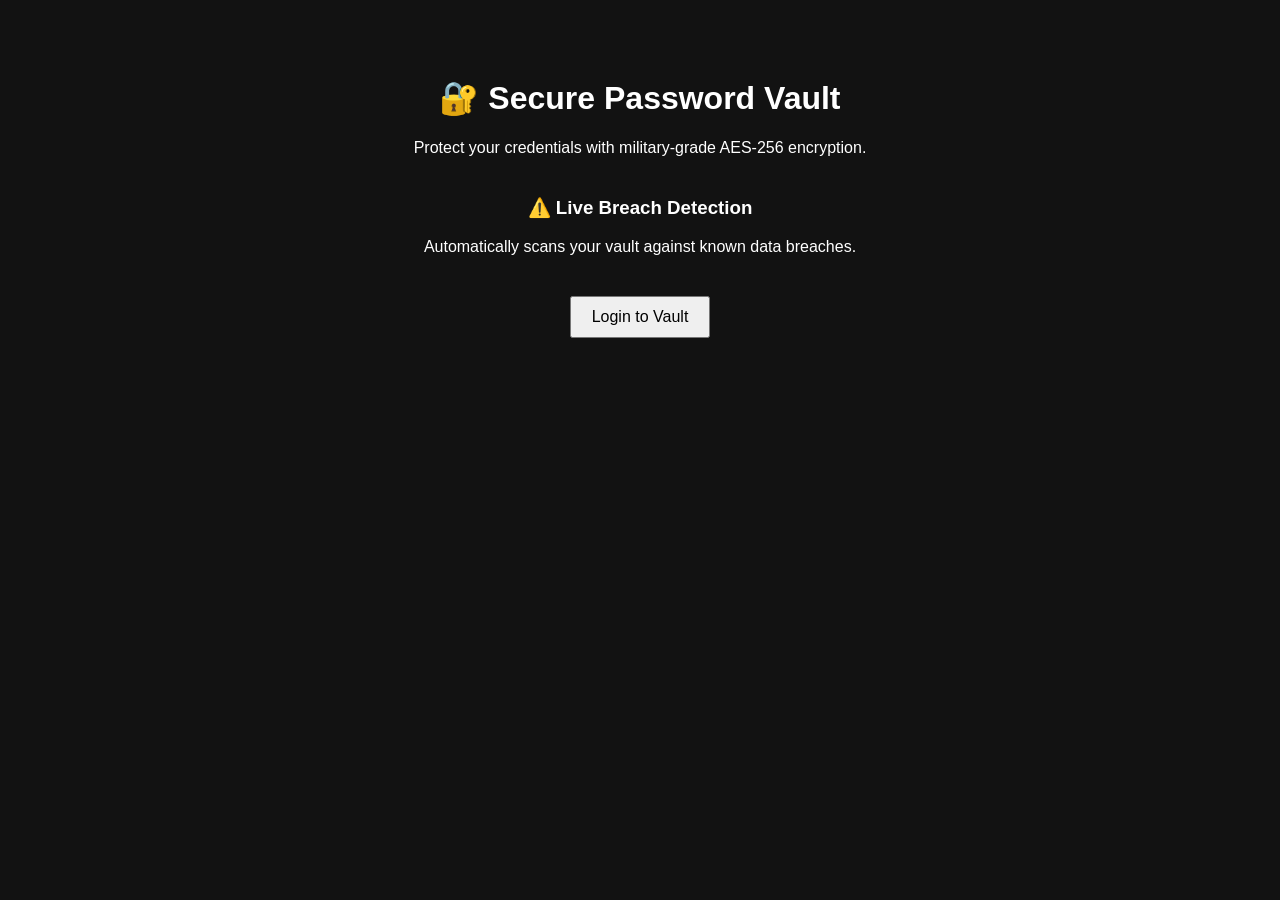
==== src/main/resources/static/index.html @ 68cc4b41 "Complete frontend UI with login and interactive vault dashboard" ====
<!DOCTYPE html>
<html lang="en">
<head>
    <meta charset="UTF-8">
    <meta name="viewport" content="width=device-width, initial-scale=1.0">
    <title>Secure Password Vault</title>
</head>
<body style="background-color: #121212; color: #ffffff; font-family: sans-serif; text-align: center; padding-top: 50px;">

<div class="container">
    <h1>🔐 Secure Password Vault</h1>
    <p>Protect your credentials with military-grade AES-256 encryption.</p>

    <div style="margin-top: 40px;">
        <h3>⚠️ Live Breach Detection</h3>
        <p>Automatically scans your vault against known data breaches.</p>
    </div>

    <div style="margin-top: 40px;">
        <button onclick="window.location.href='login.html'" style="padding: 10px 20px; font-size: 16px; cursor: pointer;">Login to Vault</button>
    </div>
</div>

<script src="js/api.js"></script>
</body>
</html>
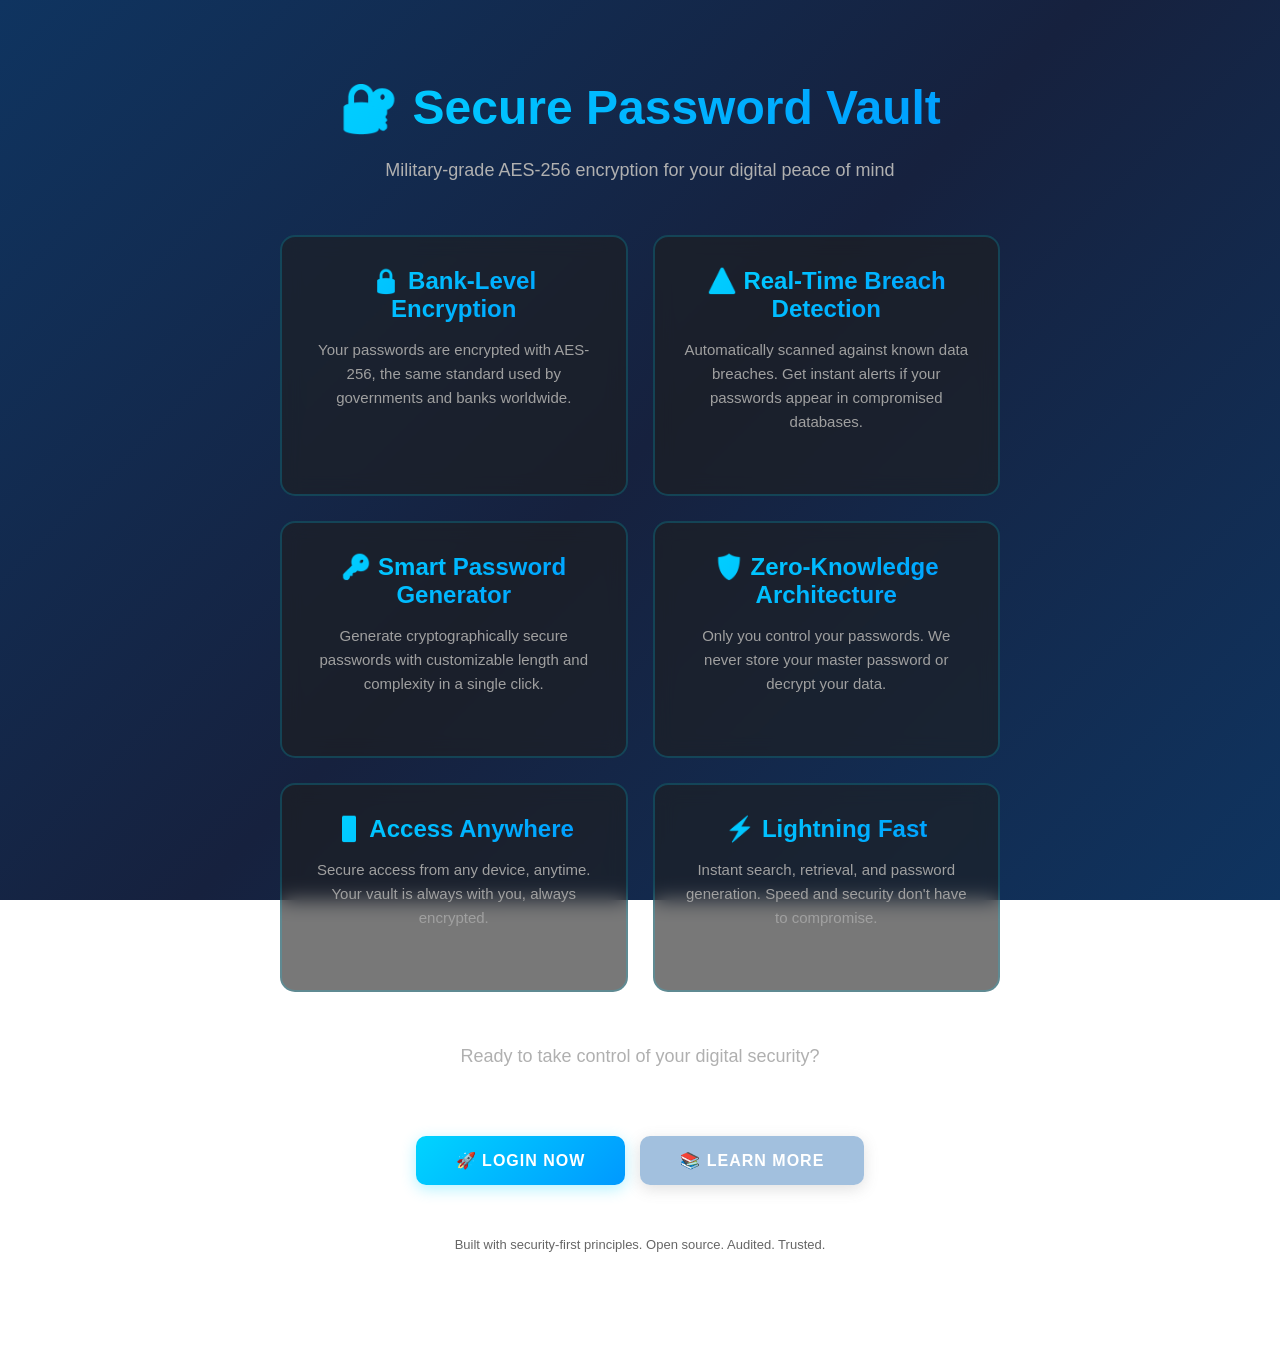
==== commit d52f639e: "Day 19: Implemented Edit Password functionality and loading states" ====
--- a/src/main/resources/static/index.html
+++ b/src/main/resources/static/index.html
@@ -3,22 +3,60 @@
 <head>
     <meta charset="UTF-8">
     <meta name="viewport" content="width=device-width, initial-scale=1.0">
-    <title>Secure Password Vault</title>
+    <title>🔐 Secure Password Vault - Military-Grade Encryption</title>
+    <link rel="stylesheet" href="css/style.css">
 </head>
-<body style="background-color: #121212; color: #ffffff; font-family: sans-serif; text-align: center; padding-top: 50px;">
+<body>
+<div class="landing-container">
+    <h1>🔐 Secure Password Vault</h1>
+    <p>Military-grade AES-256 encryption for your digital peace of mind</p>
 
-<div class="container">
-    <h1>🔐 Secure Password Vault</h1>
-    <p>Protect your credentials with military-grade AES-256 encryption.</p>
+    <div class="features">
+        <div class="feature-card">
+            <h3>🔒 Bank-Level Encryption</h3>
+            <p>Your passwords are encrypted with AES-256, the same standard used by governments and banks worldwide.</p>
+        </div>
 
-    <div style="margin-top: 40px;">
-        <h3>⚠️ Live Breach Detection</h3>
-        <p>Automatically scans your vault against known data breaches.</p>
+        <div class="feature-card">
+            <h3>⚠️ Real-Time Breach Detection</h3>
+            <p>Automatically scanned against known data breaches. Get instant alerts if your passwords appear in compromised databases.</p>
+        </div>
+
+        <div class="feature-card">
+            <h3>🔑 Smart Password Generator</h3>
+            <p>Generate cryptographically secure passwords with customizable length and complexity in a single click.</p>
+        </div>
+
+        <div class="feature-card">
+            <h3>🛡️ Zero-Knowledge Architecture</h3>
+            <p>Only you control your passwords. We never store your master password or decrypt your data.</p>
+        </div>
+
+        <div class="feature-card">
+            <h3>📱 Access Anywhere</h3>
+            <p>Secure access from any device, anytime. Your vault is always with you, always encrypted.</p>
+        </div>
+
+        <div class="feature-card">
+            <h3>⚡ Lightning Fast</h3>
+            <p>Instant search, retrieval, and password generation. Speed and security don't have to compromise.</p>
+        </div>
     </div>
 
-    <div style="margin-top: 40px;">
-        <button onclick="window.location.href='login.html'" style="padding: 10px 20px; font-size: 16px; cursor: pointer;">Login to Vault</button>
+    <p style="margin-top: 50px; font-size: 18px; color: #b0b0b0;">Ready to take control of your digital security?</p>
+
+    <div class="cta-buttons">
+        <button onclick="window.location.href='login.html'" style="background: linear-gradient(135deg, #00d4ff, #0099ff);">
+            🚀 Login Now
+        </button>
+        <button onclick="window.location.href='login.html'" class="secondary" style="background: rgba(100, 150, 200, 0.6); color: white;">
+            📚 Learn More
+        </button>
     </div>
+
+    <p style="margin-top: 50px; color: #666; font-size: 13px;">
+        Built with security-first principles. Open source. Audited. Trusted.
+    </p>
 </div>
 
 <script src="js/api.js"></script>
--- a/src/main/resources/static/css/style.css
+++ b/src/main/resources/static/css/style.css
@@ -0,0 +1,625 @@
+/* ============================================
+   SECURE PASSWORD VAULT - MODERN UI DESIGN
+   ============================================ */
+
+* {
+    margin: 0;
+    padding: 0;
+    box-sizing: border-box;
+}
+
+body {
+    font-family: 'Segoe UI', 'Roboto', 'Oxygen', 'Ubuntu', sans-serif;
+    background: linear-gradient(135deg, #0f3460 0%, #16213e 50%, #0f3460 100%);
+    color: #e0e0e0;
+    min-height: 100vh;
+    background-attachment: fixed;
+    overflow-x: hidden;
+}
+
+/* ============ GENERAL STYLES ============ */
+
+.container {
+    background: rgba(30, 30, 30, 0.95);
+    backdrop-filter: blur(10px);
+    border: 1px solid rgba(255, 255, 255, 0.1);
+    padding: 50px 40px;
+    border-radius: 20px;
+    box-shadow: 0 8px 32px rgba(0, 0, 0, 0.3);
+    text-align: center;
+    max-width: 450px;
+    margin: 50px auto;
+    animation: slideUp 0.6s ease-out;
+}
+
+@keyframes slideUp {
+    from {
+        opacity: 0;
+        transform: translateY(30px);
+    }
+    to {
+        opacity: 1;
+        transform: translateY(0);
+    }
+}
+
+h1, h2, h3 {
+    background: linear-gradient(135deg, #00d4ff, #0099ff);
+    -webkit-background-clip: text;
+    -webkit-text-fill-color: transparent;
+    background-clip: text;
+    margin-bottom: 15px;
+    font-weight: 600;
+}
+
+h1 { font-size: 32px; }
+h2 { font-size: 28px; }
+h3 { font-size: 18px; }
+
+p {
+    color: #a0a0a0;
+    line-height: 1.6;
+    margin-bottom: 20px;
+}
+
+/* ============ INPUT FIELDS ============ */
+
+input {
+    width: 100%;
+    padding: 14px 16px;
+    margin: 12px 0;
+    background: rgba(45, 45, 45, 0.8);
+    border: 2px solid rgba(0, 212, 255, 0.2);
+    color: #e0e0e0;
+    border-radius: 10px;
+    font-size: 15px;
+    transition: all 0.3s ease;
+    box-sizing: border-box;
+}
+
+input:focus {
+    outline: none;
+    background: rgba(45, 45, 45, 1);
+    border-color: #00d4ff;
+    box-shadow: 0 0 15px rgba(0, 212, 255, 0.3);
+}
+
+input::placeholder {
+    color: #666;
+}
+
+/* ============ BUTTONS ============ */
+
+button {
+    width: 100%;
+    padding: 14px 20px;
+    margin-top: 15px;
+    background: linear-gradient(135deg, #00d4ff, #0099ff);
+    color: white;
+    border: none;
+    border-radius: 10px;
+    font-size: 16px;
+    font-weight: 600;
+    cursor: pointer;
+    transition: all 0.3s ease;
+    box-shadow: 0 4px 15px rgba(0, 212, 255, 0.3);
+    text-transform: uppercase;
+    letter-spacing: 1px;
+}
+
+button:hover {
+    transform: translateY(-3px);
+    box-shadow: 0 6px 20px rgba(0, 212, 255, 0.5);
+    background: linear-gradient(135deg, #00e5ff, #00bbff);
+}
+
+button:active {
+    transform: translateY(-1px);
+}
+
+button.secondary {
+    background: rgba(100, 100, 100, 0.6);
+    box-shadow: 0 4px 15px rgba(100, 100, 100, 0.2);
+}
+
+button.secondary:hover {
+    background: rgba(120, 120, 120, 0.8);
+    box-shadow: 0 6px 20px rgba(100, 100, 100, 0.3);
+}
+
+button.danger {
+    background: linear-gradient(135deg, #ff5252, #ff1744);
+    box-shadow: 0 4px 15px rgba(255, 82, 82, 0.3);
+}
+
+button.danger:hover {
+    box-shadow: 0 6px 20px rgba(255, 82, 82, 0.5);
+}
+
+button.warning {
+    background: linear-gradient(135deg, #ff9800, #ff6f00);
+    box-shadow: 0 4px 15px rgba(255, 152, 0, 0.3);
+}
+
+button.warning:hover {
+    box-shadow: 0 6px 20px rgba(255, 152, 0, 0.5);
+}
+
+button.success {
+    background: linear-gradient(135deg, #4CAF50, #45a049);
+    box-shadow: 0 4px 15px rgba(76, 175, 80, 0.3);
+}
+
+button.success:hover {
+    box-shadow: 0 6px 20px rgba(76, 175, 80, 0.5);
+}
+
+button.small {
+    width: auto;
+    padding: 10px 20px;
+    margin: 0;
+    font-size: 14px;
+}
+
+/* ============ ERROR MESSAGES ============ */
+
+.error-msg {
+    color: #ff5252;
+    background: rgba(255, 82, 82, 0.1);
+    border-left: 4px solid #ff5252;
+    padding: 12px 15px;
+    border-radius: 8px;
+    margin-bottom: 20px;
+    display: none;
+    font-size: 14px;
+    animation: shake 0.5s ease;
+}
+
+.error-msg.show {
+    display: block;
+}
+
+@keyframes shake {
+    0%, 100% { transform: translateX(0); }
+    25% { transform: translateX(-5px); }
+    75% { transform: translateX(5px); }
+}
+
+/* ============ TOAST NOTIFICATIONS ============ */
+
+#toast {
+    visibility: hidden;
+    min-width: 300px;
+    background: rgba(50, 50, 50, 0.95);
+    backdrop-filter: blur(10px);
+    color: #fff;
+    text-align: center;
+    border-radius: 10px;
+    padding: 16px 20px;
+    position: fixed;
+    z-index: 1000;
+    left: 50%;
+    bottom: 30px;
+    transform: translateX(-50%);
+    font-size: 15px;
+    font-weight: 500;
+    box-shadow: 0 8px 25px rgba(0, 0, 0, 0.4);
+    border-left: 5px solid #666;
+    transition: all 0.4s ease;
+    opacity: 0;
+}
+
+#toast.show {
+    visibility: visible;
+    opacity: 1;
+    bottom: 50px;
+    animation: slideInToast 0.4s ease-out;
+}
+
+@keyframes slideInToast {
+    from {
+        opacity: 0;
+        transform: translateX(-50%) translateY(20px);
+    }
+    to {
+        opacity: 1;
+        transform: translateX(-50%) translateY(0);
+    }
+}
+
+#toast.success {
+    background: rgba(76, 175, 80, 0.95);
+    border-left-color: #4CAF50;
+}
+
+#toast.error {
+    background: rgba(255, 82, 82, 0.95);
+    border-left-color: #ff5252;
+}
+
+#toast.warning {
+    background: rgba(255, 152, 0, 0.95);
+    border-left-color: #ff9800;
+}
+
+/* ============ DASHBOARD STYLES ============ */
+
+.dashboard {
+    max-width: 900px !important;
+    margin: 30px auto !important;
+    padding: 30px !important;
+}
+
+.header-actions {
+    display: flex;
+    justify-content: space-between;
+    align-items: center;
+    margin-bottom: 30px;
+    padding-bottom: 20px;
+    border-bottom: 2px solid rgba(0, 212, 255, 0.2);
+}
+
+.header-actions h2 {
+    margin: 0;
+    font-size: 32px;
+}
+
+.header-actions button {
+    width: auto;
+    padding: 10px 25px;
+    margin: 0;
+}
+
+.action-row {
+    display: flex;
+    gap: 10px;
+    margin-bottom: 25px;
+    flex-wrap: wrap;
+}
+
+.action-row input {
+    flex-grow: 1;
+    margin: 0;
+    min-width: 200px;
+}
+
+.action-row button {
+    margin: 0;
+    width: auto;
+    padding: 14px 25px;
+}
+
+/* ============ ADD PASSWORD FORM ============ */
+
+.add-password-form {
+    background: linear-gradient(135deg, rgba(0, 212, 255, 0.05), rgba(0, 153, 255, 0.05));
+    border: 2px solid rgba(0, 212, 255, 0.2);
+    padding: 25px;
+    border-radius: 15px;
+    margin-bottom: 30px;
+    backdrop-filter: blur(5px);
+    animation: fadeIn 0.6s ease-out;
+}
+
+@keyframes fadeIn {
+    from { opacity: 0; }
+    to { opacity: 1; }
+}
+
+.add-password-form h3 {
+    margin-top: 0;
+    margin-bottom: 20px;
+    color: #4CAF50;
+}
+
+.password-input-group {
+    display: flex;
+    gap: 10px;
+    margin-bottom: 15px;
+}
+
+.password-input-group input {
+    flex-grow: 1;
+}
+
+.password-input-group button {
+    width: auto;
+    padding: 14px 20px;
+    margin: 0;
+    background: linear-gradient(135deg, #2196F3, #1976D2);
+    box-shadow: 0 4px 15px rgba(33, 150, 243, 0.3);
+}
+
+.password-input-group button:hover {
+    box-shadow: 0 6px 20px rgba(33, 150, 243, 0.5);
+}
+
+/* ============ PASSWORD CARDS ============ */
+
+.password-card {
+    background: linear-gradient(135deg, rgba(45, 45, 45, 0.8), rgba(35, 35, 35, 0.8));
+    border: 1px solid rgba(0, 212, 255, 0.2);
+    padding: 20px;
+    margin-bottom: 15px;
+    border-radius: 12px;
+    text-align: left;
+    transition: all 0.3s ease;
+    backdrop-filter: blur(5px);
+    animation: cardEnter 0.4s ease-out;
+}
+
+@keyframes cardEnter {
+    from {
+        opacity: 0;
+        transform: translateY(10px);
+    }
+    to {
+        opacity: 1;
+        transform: translateY(0);
+    }
+}
+
+.password-card:hover {
+    border-color: rgba(0, 212, 255, 0.5);
+    box-shadow: 0 6px 20px rgba(0, 212, 255, 0.15);
+    transform: translateY(-3px);
+}
+
+.password-card.breached {
+    border-color: #ff5252;
+    background: linear-gradient(135deg, rgba(255, 82, 82, 0.1), rgba(255, 24, 24, 0.1));
+}
+
+.password-card-header {
+    display: flex;
+    justify-content: space-between;
+    align-items: flex-start;
+    margin-bottom: 15px;
+}
+
+.password-card-header h4 {
+    margin: 0 0 5px 0;
+    color: #00d4ff;
+    background: none;
+    -webkit-text-fill-color: #00d4ff;
+    font-size: 18px;
+}
+
+.password-card-details p {
+    margin: 8px 0;
+    color: #a0a0a0;
+    font-size: 14px;
+    display: flex;
+    align-items: center;
+}
+
+.password-card-details p strong {
+    color: #e0e0e0;
+    margin-right: 8px;
+    min-width: 80px;
+}
+
+.breach-warning {
+    color: #ff5252;
+    background: rgba(255, 82, 82, 0.15);
+    padding: 8px 12px;
+    border-radius: 6px;
+    font-weight: 600;
+    display: inline-block;
+    margin-top: 10px;
+    font-size: 12px;
+    animation: pulse 2s infinite;
+}
+
+@keyframes pulse {
+    0%, 100% { opacity: 1; }
+    50% { opacity: 0.7; }
+}
+
+.password-card-actions {
+    display: flex;
+    gap: 10px;
+    margin-top: 15px;
+}
+
+.password-card-actions button {
+    flex: 1;
+    padding: 10px 15px;
+    margin: 0;
+    font-size: 14px;
+}
+
+.toggle-password-btn {
+    background: none;
+    border: none;
+    color: #2196F3;
+    cursor: pointer;
+    padding: 0;
+    margin: 0 5px;
+    font-size: 16px;
+    transition: all 0.2s ease;
+}
+
+.toggle-password-btn:hover {
+    transform: scale(1.2);
+    box-shadow: none;
+}
+
+.password-text {
+    font-family: 'Courier New', monospace;
+    color: #4CAF50;
+    letter-spacing: 1px;
+}
+
+/* ============ EMPTY STATE ============ */
+
+.empty-state {
+    text-align: center;
+    padding: 60px 20px;
+    color: #a0a0a0;
+}
+
+.empty-state-icon {
+    font-size: 64px;
+    margin-bottom: 20px;
+    opacity: 0.5;
+}
+
+.empty-state p {
+    color: #a0a0a0;
+    font-size: 16px;
+}
+
+/* ============ LANDING PAGE ============ */
+
+.landing-container {
+    text-align: center;
+    padding: 80px 40px;
+    max-width: 800px;
+    margin: 0 auto;
+}
+
+.landing-container h1 {
+    font-size: 48px;
+    margin-bottom: 20px;
+    animation: slideUp 0.8s ease-out;
+}
+
+.landing-container p {
+    font-size: 18px;
+    margin-bottom: 30px;
+    color: #b0b0b0;
+}
+
+.features {
+    display: grid;
+    grid-template-columns: repeat(auto-fit, minmax(250px, 1fr));
+    gap: 25px;
+    margin: 50px 0;
+}
+
+.feature-card {
+    background: rgba(30, 30, 30, 0.6);
+    border: 2px solid rgba(0, 212, 255, 0.2);
+    padding: 30px;
+    border-radius: 15px;
+    backdrop-filter: blur(10px);
+    transition: all 0.3s ease;
+    animation: slideUp 0.8s ease-out;
+}
+
+.feature-card:nth-child(2) {
+    animation-delay: 0.1s;
+}
+
+.feature-card:nth-child(3) {
+    animation-delay: 0.2s;
+}
+
+.feature-card:hover {
+    border-color: #00d4ff;
+    box-shadow: 0 8px 25px rgba(0, 212, 255, 0.2);
+    transform: translateY(-5px);
+}
+
+.feature-card h3 {
+    font-size: 24px;
+    margin-bottom: 15px;
+}
+
+.feature-card p {
+    color: #a0a0a0;
+    font-size: 15px;
+}
+
+.cta-buttons {
+    display: flex;
+    gap: 15px;
+    justify-content: center;
+    margin-top: 50px;
+    flex-wrap: wrap;
+}
+
+.cta-buttons button {
+    width: auto;
+    padding: 15px 40px;
+    font-size: 16px;
+}
+
+/* ============ RESPONSIVE DESIGN ============ */
+
+@media (max-width: 600px) {
+    .container {
+        margin: 20px;
+        padding: 30px 20px;
+        max-width: 100%;
+    }
+
+    h1 { font-size: 24px; }
+    h2 { font-size: 20px; }
+
+    .header-actions {
+        flex-direction: column;
+        align-items: flex-start;
+        gap: 15px;
+    }
+
+    .header-actions button {
+        width: 100%;
+    }
+
+    .action-row {
+        flex-direction: column;
+    }
+
+    .action-row input {
+        width: 100%;
+    }
+
+    .action-row button {
+        width: 100%;
+    }
+
+    .password-card-header {
+        flex-direction: column;
+    }
+
+    .password-card-actions {
+        flex-direction: column;
+    }
+
+    .features {
+        grid-template-columns: 1fr;
+    }
+
+    .landing-container {
+        padding: 40px 20px;
+    }
+
+    .landing-container h1 {
+        font-size: 32px;
+    }
+
+    .cta-buttons {
+        flex-direction: column;
+    }
+
+    .cta-buttons button {
+        width: 100%;
+    }
+}
+
+@media (max-width: 900px) {
+    .dashboard {
+        max-width: 100% !important;
+    }
+}
+
+/* ============ UTILITY CLASSES ============ */
+
+.text-center { text-align: center; }
+.text-left { text-align: left; }
+.mt-20 { margin-top: 20px; }
+.mb-20 { margin-bottom: 20px; }
+.hidden { display: none; }
+.visible { display: block; }
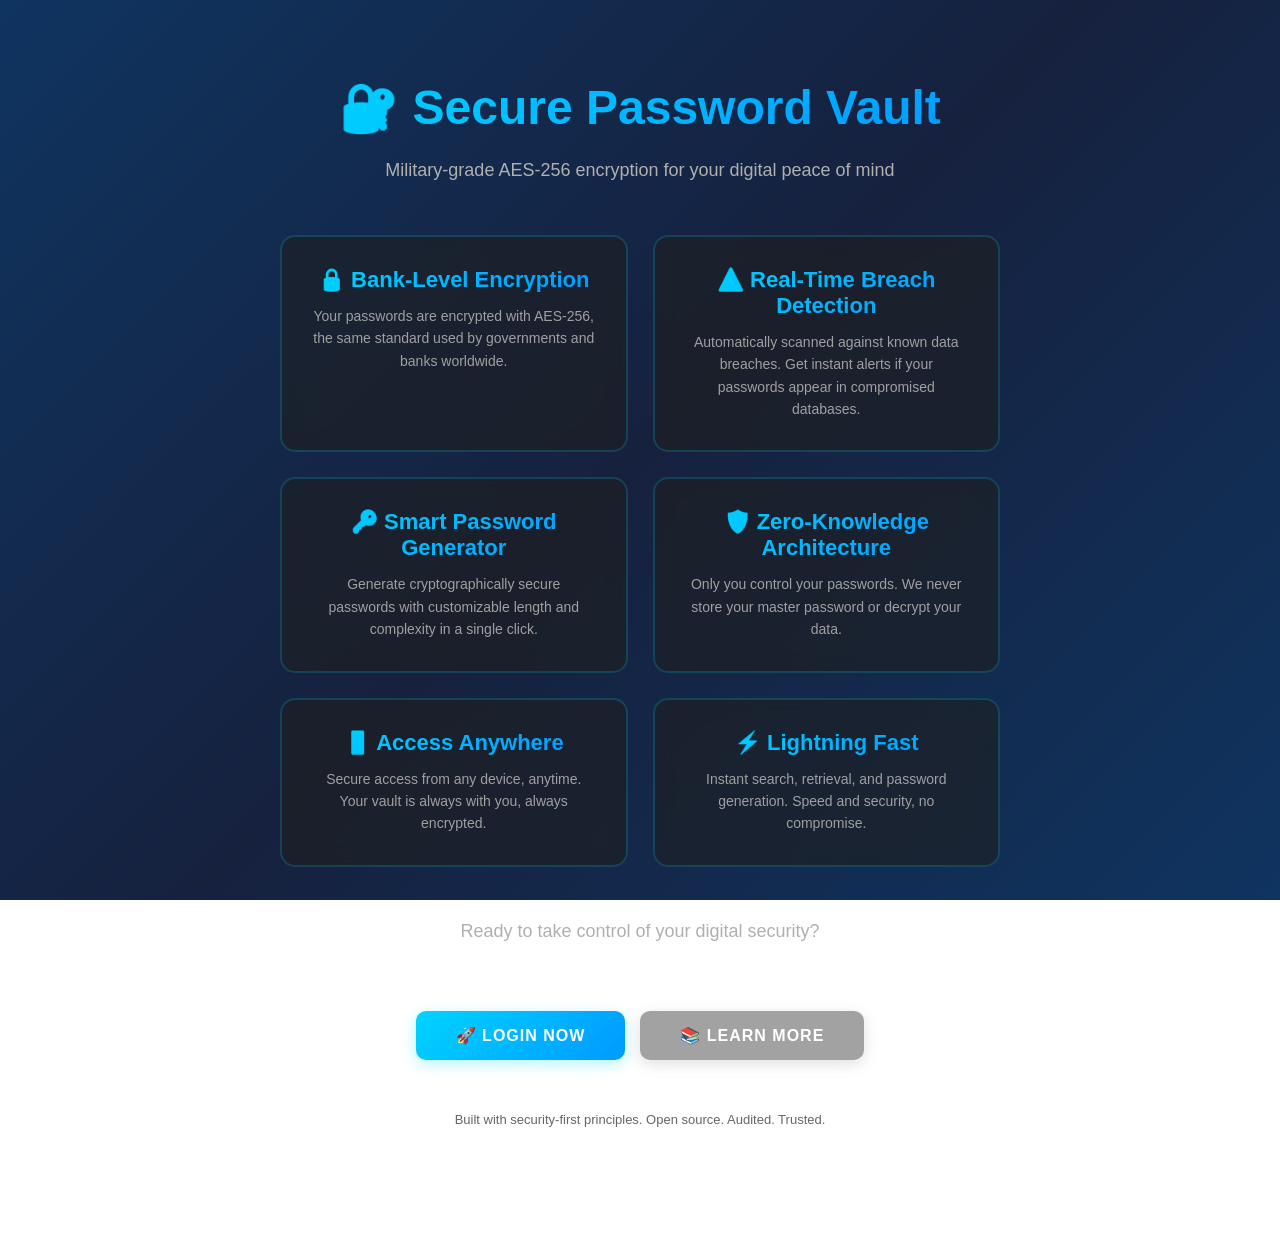
==== commit 950c0302: "Fix UI grid layout, synchronize API endpoints, and secure CSV export" ====
--- a/src/main/resources/static/index.html
+++ b/src/main/resources/static/index.html
@@ -11,45 +11,46 @@
     <h1>🔐 Secure Password Vault</h1>
     <p>Military-grade AES-256 encryption for your digital peace of mind</p>
 
-    <div class="features">
+    <!-- FIX: Added id="features" so the "Learn More" button can scroll to it -->
+    <div id="features" class="features">
         <div class="feature-card">
             <h3>🔒 Bank-Level Encryption</h3>
             <p>Your passwords are encrypted with AES-256, the same standard used by governments and banks worldwide.</p>
         </div>
-
         <div class="feature-card">
             <h3>⚠️ Real-Time Breach Detection</h3>
             <p>Automatically scanned against known data breaches. Get instant alerts if your passwords appear in compromised databases.</p>
         </div>
-
         <div class="feature-card">
             <h3>🔑 Smart Password Generator</h3>
             <p>Generate cryptographically secure passwords with customizable length and complexity in a single click.</p>
         </div>
-
         <div class="feature-card">
             <h3>🛡️ Zero-Knowledge Architecture</h3>
             <p>Only you control your passwords. We never store your master password or decrypt your data.</p>
         </div>
-
         <div class="feature-card">
             <h3>📱 Access Anywhere</h3>
             <p>Secure access from any device, anytime. Your vault is always with you, always encrypted.</p>
         </div>
-
         <div class="feature-card">
             <h3>⚡ Lightning Fast</h3>
-            <p>Instant search, retrieval, and password generation. Speed and security don't have to compromise.</p>
+            <p>Instant search, retrieval, and password generation. Speed and security, no compromise.</p>
         </div>
     </div>
 
-    <p style="margin-top: 50px; font-size: 18px; color: #b0b0b0;">Ready to take control of your digital security?</p>
+    <p style="margin-top: 50px; font-size: 18px; color: #b0b0b0;">
+        Ready to take control of your digital security?
+    </p>
 
     <div class="cta-buttons">
-        <button onclick="window.location.href='login.html'" style="background: linear-gradient(135deg, #00d4ff, #0099ff);">
+        <button onclick="window.location.href='login.html'"
+                style="background: linear-gradient(135deg, #00d4ff, #0099ff);">
             🚀 Login Now
         </button>
-        <button onclick="window.location.href='login.html'" class="secondary" style="background: rgba(100, 150, 200, 0.6); color: white;">
+        <!-- FIX: "Learn More" was also linking to login.html — now smooth-scrolls to features -->
+        <button onclick="document.getElementById('features').scrollIntoView({ behavior: 'smooth' })"
+                class="secondary">
             📚 Learn More
         </button>
     </div>
@@ -60,5 +61,13 @@
 </div>
 
 <script src="js/api.js"></script>
+<script>
+    // If already logged in, redirect directly to vault
+    document.addEventListener('DOMContentLoaded', function () {
+        if (api && api.isLoggedIn()) {
+            window.location.href = 'vault.html';
+        }
+    });
+</script>
 </body>
 </html>
--- a/src/main/resources/static/css/style.css
+++ b/src/main/resources/static/css/style.css
@@ -17,7 +17,7 @@
     overflow-x: hidden;
 }
 
-/* ============ GENERAL STYLES ============ */
+/* ============ CONTAINER ============ */
 
 .container {
     background: rgba(30, 30, 30, 0.95);
@@ -33,15 +33,11 @@
 }
 
 @keyframes slideUp {
-    from {
-        opacity: 0;
-        transform: translateY(30px);
-    }
-    to {
-        opacity: 1;
-        transform: translateY(0);
-    }
-}
+    from { opacity: 0; transform: translateY(30px); }
+    to   { opacity: 1; transform: translateY(0); }
+}
+
+/* ============ TYPOGRAPHY ============ */
 
 h1, h2, h3 {
     background: linear-gradient(135deg, #00d4ff, #0099ff);
@@ -51,7 +47,6 @@
     margin-bottom: 15px;
     font-weight: 600;
 }
-
 h1 { font-size: 32px; }
 h2 { font-size: 28px; }
 h3 { font-size: 18px; }
@@ -62,7 +57,7 @@
     margin-bottom: 20px;
 }
 
-/* ============ INPUT FIELDS ============ */
+/* ============ INPUTS ============ */
 
 input {
     width: 100%;
@@ -76,17 +71,13 @@
     transition: all 0.3s ease;
     box-sizing: border-box;
 }
-
 input:focus {
     outline: none;
     background: rgba(45, 45, 45, 1);
     border-color: #00d4ff;
     box-shadow: 0 0 15px rgba(0, 212, 255, 0.3);
 }
-
-input::placeholder {
-    color: #666;
-}
+input::placeholder { color: #666; }
 
 /* ============ BUTTONS ============ */
 
@@ -106,59 +97,46 @@
     text-transform: uppercase;
     letter-spacing: 1px;
 }
-
 button:hover {
     transform: translateY(-3px);
     box-shadow: 0 6px 20px rgba(0, 212, 255, 0.5);
     background: linear-gradient(135deg, #00e5ff, #00bbff);
 }
-
-button:active {
-    transform: translateY(-1px);
-}
+button:active  { transform: translateY(-1px); }
+button:disabled { opacity: 0.6; cursor: not-allowed; transform: none; }
 
 button.secondary {
     background: rgba(100, 100, 100, 0.6);
     box-shadow: 0 4px 15px rgba(100, 100, 100, 0.2);
 }
-
 button.secondary:hover {
     background: rgba(120, 120, 120, 0.8);
     box-shadow: 0 6px 20px rgba(100, 100, 100, 0.3);
 }
-
 button.danger {
     background: linear-gradient(135deg, #ff5252, #ff1744);
     box-shadow: 0 4px 15px rgba(255, 82, 82, 0.3);
 }
-
-button.danger:hover {
-    box-shadow: 0 6px 20px rgba(255, 82, 82, 0.5);
-}
+button.danger:hover  { box-shadow: 0 6px 20px rgba(255, 82, 82, 0.5); }
 
 button.warning {
     background: linear-gradient(135deg, #ff9800, #ff6f00);
     box-shadow: 0 4px 15px rgba(255, 152, 0, 0.3);
 }
-
-button.warning:hover {
-    box-shadow: 0 6px 20px rgba(255, 152, 0, 0.5);
-}
+button.warning:hover { box-shadow: 0 6px 20px rgba(255, 152, 0, 0.5); }
 
 button.success {
     background: linear-gradient(135deg, #4CAF50, #45a049);
     box-shadow: 0 4px 15px rgba(76, 175, 80, 0.3);
 }
-
-button.success:hover {
-    box-shadow: 0 6px 20px rgba(76, 175, 80, 0.5);
-}
+button.success:hover { box-shadow: 0 6px 20px rgba(76, 175, 80, 0.5); }
 
 button.small {
     width: auto;
-    padding: 10px 20px;
+    padding: 10px 18px;
     margin: 0;
-    font-size: 14px;
+    font-size: 13px;
+    letter-spacing: 0.5px;
 }
 
 /* ============ ERROR MESSAGES ============ */
@@ -170,19 +148,17 @@
     padding: 12px 15px;
     border-radius: 8px;
     margin-bottom: 20px;
-    display: none;
+    display: none;           /* hidden by default — never shows stale text */
     font-size: 14px;
+    text-align: left;
     animation: shake 0.5s ease;
 }
-
-.error-msg.show {
-    display: block;
-}
+.error-msg.show { display: block; }
 
 @keyframes shake {
     0%, 100% { transform: translateX(0); }
-    25% { transform: translateX(-5px); }
-    75% { transform: translateX(5px); }
+    25%       { transform: translateX(-5px); }
+    75%       { transform: translateX(5px); }
 }
 
 /* ============ TOAST NOTIFICATIONS ============ */
@@ -205,49 +181,31 @@
     font-weight: 500;
     box-shadow: 0 8px 25px rgba(0, 0, 0, 0.4);
     border-left: 5px solid #666;
-    transition: all 0.4s ease;
     opacity: 0;
-}
-
+    transition: opacity 0.3s ease, bottom 0.3s ease;
+}
 #toast.show {
     visibility: visible;
     opacity: 1;
     bottom: 50px;
     animation: slideInToast 0.4s ease-out;
 }
+#toast.success { background: rgba(76, 175, 80, 0.95);  border-left-color: #4CAF50; }
+#toast.error   { background: rgba(255, 82, 82, 0.95);  border-left-color: #ff5252; }
+#toast.warning { background: rgba(255, 152, 0, 0.95);  border-left-color: #ff9800; }
 
 @keyframes slideInToast {
-    from {
-        opacity: 0;
-        transform: translateX(-50%) translateY(20px);
-    }
-    to {
-        opacity: 1;
-        transform: translateX(-50%) translateY(0);
-    }
-}
-
-#toast.success {
-    background: rgba(76, 175, 80, 0.95);
-    border-left-color: #4CAF50;
-}
-
-#toast.error {
-    background: rgba(255, 82, 82, 0.95);
-    border-left-color: #ff5252;
-}
-
-#toast.warning {
-    background: rgba(255, 152, 0, 0.95);
-    border-left-color: #ff9800;
-}
-
-/* ============ DASHBOARD STYLES ============ */
+    from { opacity: 0; transform: translateX(-50%) translateY(20px); }
+    to   { opacity: 1; transform: translateX(-50%) translateY(0); }
+}
+
+/* ============ DASHBOARD ============ */
 
 .dashboard {
     max-width: 900px !important;
     margin: 30px auto !important;
-    padding: 30px !important;
+    padding: 35px !important;
+    text-align: left;
 }
 
 .header-actions {
@@ -258,17 +216,7 @@
     padding-bottom: 20px;
     border-bottom: 2px solid rgba(0, 212, 255, 0.2);
 }
-
-.header-actions h2 {
-    margin: 0;
-    font-size: 32px;
-}
-
-.header-actions button {
-    width: auto;
-    padding: 10px 25px;
-    margin: 0;
-}
+.header-actions h2 { margin: 0; font-size: 28px; }
 
 .action-row {
     display: flex;
@@ -276,17 +224,29 @@
     margin-bottom: 25px;
     flex-wrap: wrap;
 }
-
 .action-row input {
     flex-grow: 1;
     margin: 0;
     min-width: 200px;
 }
-
 .action-row button {
     margin: 0;
     width: auto;
-    padding: 14px 25px;
+    padding: 14px 20px;
+}
+
+/* ============ PASSWORD COUNT BADGE ============ */
+
+.count-badge {
+    display: inline-block;
+    background: rgba(0, 212, 255, 0.12);
+    border: 1px solid rgba(0, 212, 255, 0.3);
+    color: #00d4ff;
+    padding: 4px 14px;
+    border-radius: 20px;
+    font-size: 12px;
+    font-weight: 600;
+    letter-spacing: 0.5px;
 }
 
 /* ============ ADD PASSWORD FORM ============ */
@@ -298,40 +258,69 @@
     border-radius: 15px;
     margin-bottom: 30px;
     backdrop-filter: blur(5px);
-    animation: fadeIn 0.6s ease-out;
+    animation: fadeIn 0.5s ease-out;
+}
+
+.add-password-form h3 {
+    margin-top: 0;
+    margin-bottom: 18px;
+    color: #4CAF50;
+    -webkit-text-fill-color: #4CAF50;
+    background: none;
+    font-size: 17px;
 }
 
 @keyframes fadeIn {
     from { opacity: 0; }
-    to { opacity: 1; }
-}
-
-.add-password-form h3 {
-    margin-top: 0;
-    margin-bottom: 20px;
-    color: #4CAF50;
+    to   { opacity: 1; }
 }
 
 .password-input-group {
     display: flex;
     gap: 10px;
-    margin-bottom: 15px;
-}
-
+    align-items: center;
+}
 .password-input-group input {
     flex-grow: 1;
-}
-
+    margin: 12px 0;
+}
 .password-input-group button {
     width: auto;
     padding: 14px 20px;
     margin: 0;
-    background: linear-gradient(135deg, #2196F3, #1976D2);
+    background: linear-gradient(135deg, #2196F3, #1565C0);
     box-shadow: 0 4px 15px rgba(33, 150, 243, 0.3);
-}
-
+    flex-shrink: 0;
+}
 .password-input-group button:hover {
     box-shadow: 0 6px 20px rgba(33, 150, 243, 0.5);
+}
+
+/* ============ PASSWORD STRENGTH METER ============ */
+
+.strength-wrapper {
+    margin: 2px 0 14px;
+}
+.strength-bar-bg {
+    height: 5px;
+    background: rgba(255, 255, 255, 0.08);
+    border-radius: 3px;
+    overflow: hidden;
+    margin-bottom: 6px;
+}
+.strength-bar {
+    height: 100%;
+    width: 0%;
+    border-radius: 3px;
+    transition: width 0.35s ease, background 0.35s ease;
+}
+.strength-text {
+    font-size: 12px;
+    font-weight: 600;
+    min-height: 18px;
+    display: block;
+    transition: color 0.35s ease;
+    letter-spacing: 0.3px;
 }
 
 /* ============ PASSWORD CARDS ============ */
@@ -347,42 +336,39 @@
     backdrop-filter: blur(5px);
     animation: cardEnter 0.4s ease-out;
 }
-
-@keyframes cardEnter {
-    from {
-        opacity: 0;
-        transform: translateY(10px);
-    }
-    to {
-        opacity: 1;
-        transform: translateY(0);
-    }
-}
-
 .password-card:hover {
     border-color: rgba(0, 212, 255, 0.5);
     box-shadow: 0 6px 20px rgba(0, 212, 255, 0.15);
     transform: translateY(-3px);
 }
-
 .password-card.breached {
     border-color: #ff5252;
-    background: linear-gradient(135deg, rgba(255, 82, 82, 0.1), rgba(255, 24, 24, 0.1));
+    background: linear-gradient(135deg, rgba(255, 82, 82, 0.1), rgba(255, 24, 24, 0.08));
+}
+.password-card.breached:hover {
+    border-color: #ff1744;
+    box-shadow: 0 6px 20px rgba(255, 82, 82, 0.25);
+}
+
+@keyframes cardEnter {
+    from { opacity: 0; transform: translateY(10px); }
+    to   { opacity: 1; transform: translateY(0); }
 }
 
 .password-card-header {
     display: flex;
     justify-content: space-between;
     align-items: flex-start;
-    margin-bottom: 15px;
-}
-
+    margin-bottom: 12px;
+    gap: 10px;
+}
 .password-card-header h4 {
-    margin: 0 0 5px 0;
+    margin: 0 0 4px 0;
     color: #00d4ff;
     background: none;
     -webkit-text-fill-color: #00d4ff;
-    font-size: 18px;
+    font-size: 17px;
+    font-weight: 600;
 }
 
 .password-card-details p {
@@ -391,64 +377,69 @@
     font-size: 14px;
     display: flex;
     align-items: center;
-}
-
+    gap: 4px;
+    flex-wrap: wrap;
+}
 .password-card-details p strong {
     color: #e0e0e0;
     margin-right: 8px;
-    min-width: 80px;
+    min-width: 78px;
 }
 
 .breach-warning {
     color: #ff5252;
     background: rgba(255, 82, 82, 0.15);
-    padding: 8px 12px;
+    padding: 6px 10px;
     border-radius: 6px;
     font-weight: 600;
     display: inline-block;
-    margin-top: 10px;
+    margin-top: 6px;
     font-size: 12px;
+    letter-spacing: 0.3px;
     animation: pulse 2s infinite;
 }
-
 @keyframes pulse {
     0%, 100% { opacity: 1; }
-    50% { opacity: 0.7; }
+    50%       { opacity: 0.65; }
 }
 
 .password-card-actions {
     display: flex;
-    gap: 10px;
-    margin-top: 15px;
-}
-
+    gap: 8px;
+    margin-top: 14px;
+    flex-wrap: wrap;
+}
 .password-card-actions button {
     flex: 1;
-    padding: 10px 15px;
+    min-width: 80px;
+    padding: 9px 12px;
     margin: 0;
-    font-size: 14px;
+    font-size: 13px;
 }
 
 .toggle-password-btn {
-    background: none;
-    border: none;
-    color: #2196F3;
+    background: none !important;
+    border: none !important;
+    color: #2196F3 !important;
     cursor: pointer;
-    padding: 0;
-    margin: 0 5px;
-    font-size: 16px;
-    transition: all 0.2s ease;
-}
-
+    padding: 0 4px !important;
+    margin: 0 3px !important;
+    font-size: 15px !important;
+    box-shadow: none !important;
+    width: auto !important;
+    transition: transform 0.2s ease !important;
+}
 .toggle-password-btn:hover {
-    transform: scale(1.2);
-    box-shadow: none;
+    transform: scale(1.25) !important;
+    box-shadow: none !important;
+    background: none !important;
 }
 
 .password-text {
     font-family: 'Courier New', monospace;
     color: #4CAF50;
     letter-spacing: 1px;
+    word-break: break-all;
 }
 
 /* ============ EMPTY STATE ============ */
@@ -458,17 +449,13 @@
     padding: 60px 20px;
     color: #a0a0a0;
 }
-
 .empty-state-icon {
     font-size: 64px;
     margin-bottom: 20px;
     opacity: 0.5;
-}
-
-.empty-state p {
-    color: #a0a0a0;
-    font-size: 16px;
-}
+    display: block;
+}
+.empty-state p { color: #a0a0a0; font-size: 16px; }
 
 /* ============ LANDING PAGE ============ */
 
@@ -478,14 +465,12 @@
     max-width: 800px;
     margin: 0 auto;
 }
-
 .landing-container h1 {
     font-size: 48px;
     margin-bottom: 20px;
     animation: slideUp 0.8s ease-out;
 }
-
-.landing-container p {
+.landing-container > p {
     font-size: 18px;
     margin-bottom: 30px;
     color: #b0b0b0;
@@ -493,11 +478,10 @@
 
 .features {
     display: grid;
-    grid-template-columns: repeat(auto-fit, minmax(250px, 1fr));
+    grid-template-columns: repeat(auto-fit, minmax(240px, 1fr));
     gap: 25px;
     margin: 50px 0;
 }
-
 .feature-card {
     background: rgba(30, 30, 30, 0.6);
     border: 2px solid rgba(0, 212, 255, 0.2);
@@ -507,30 +491,15 @@
     transition: all 0.3s ease;
     animation: slideUp 0.8s ease-out;
 }
-
-.feature-card:nth-child(2) {
-    animation-delay: 0.1s;
-}
-
-.feature-card:nth-child(3) {
-    animation-delay: 0.2s;
-}
-
+.feature-card:nth-child(2) { animation-delay: 0.1s; }
+.feature-card:nth-child(3) { animation-delay: 0.2s; }
 .feature-card:hover {
     border-color: #00d4ff;
     box-shadow: 0 8px 25px rgba(0, 212, 255, 0.2);
     transform: translateY(-5px);
 }
-
-.feature-card h3 {
-    font-size: 24px;
-    margin-bottom: 15px;
-}
-
-.feature-card p {
-    color: #a0a0a0;
-    font-size: 15px;
-}
+.feature-card h3 { font-size: 22px; margin-bottom: 12px; }
+.feature-card p  { color: #a0a0a0; font-size: 14px; margin: 0; }
 
 .cta-buttons {
     display: flex;
@@ -539,14 +508,13 @@
     margin-top: 50px;
     flex-wrap: wrap;
 }
-
 .cta-buttons button {
     width: auto;
     padding: 15px 40px;
     font-size: 16px;
 }
 
-/* ============ RESPONSIVE DESIGN ============ */
+/* ============ RESPONSIVE ============ */
 
 @media (max-width: 600px) {
     .container {
@@ -554,72 +522,42 @@
         padding: 30px 20px;
         max-width: 100%;
     }
-
     h1 { font-size: 24px; }
     h2 { font-size: 20px; }
 
     .header-actions {
         flex-direction: column;
         align-items: flex-start;
-        gap: 15px;
+        gap: 12px;
     }
-
-    .header-actions button {
-        width: 100%;
-    }
-
-    .action-row {
-        flex-direction: column;
-    }
-
-    .action-row input {
-        width: 100%;
-    }
-
-    .action-row button {
-        width: 100%;
-    }
-
-    .password-card-header {
-        flex-direction: column;
-    }
-
-    .password-card-actions {
-        flex-direction: column;
-    }
-
-    .features {
-        grid-template-columns: 1fr;
-    }
-
-    .landing-container {
-        padding: 40px 20px;
-    }
-
-    .landing-container h1 {
-        font-size: 32px;
-    }
-
-    .cta-buttons {
-        flex-direction: column;
-    }
-
-    .cta-buttons button {
-        width: 100%;
-    }
+    .header-actions button { width: 100%; }
+
+    .action-row       { flex-direction: column; }
+    .action-row input { width: 100%; }
+    .action-row button { width: 100%; }
+
+    .password-card-header  { flex-direction: column; }
+    .password-card-actions { flex-direction: column; }
+    .password-card-actions button { width: 100%; }
+
+    .features { grid-template-columns: 1fr; }
+
+    .landing-container { padding: 40px 20px; }
+    .landing-container h1 { font-size: 32px; }
+
+    .cta-buttons { flex-direction: column; }
+    .cta-buttons button { width: 100%; }
 }
 
 @media (max-width: 900px) {
-    .dashboard {
-        max-width: 100% !important;
-    }
-}
-
-/* ============ UTILITY CLASSES ============ */
+    .dashboard { max-width: 100% !important; }
+}
+
+/* ============ UTILITIES ============ */
 
 .text-center { text-align: center; }
-.text-left { text-align: left; }
-.mt-20 { margin-top: 20px; }
-.mb-20 { margin-bottom: 20px; }
-.hidden { display: none; }
-.visible { display: block; }+.text-left   { text-align: left; }
+.mt-20       { margin-top: 20px; }
+.mb-20       { margin-bottom: 20px; }
+.hidden      { display: none; }
+.visible     { display: block; }
